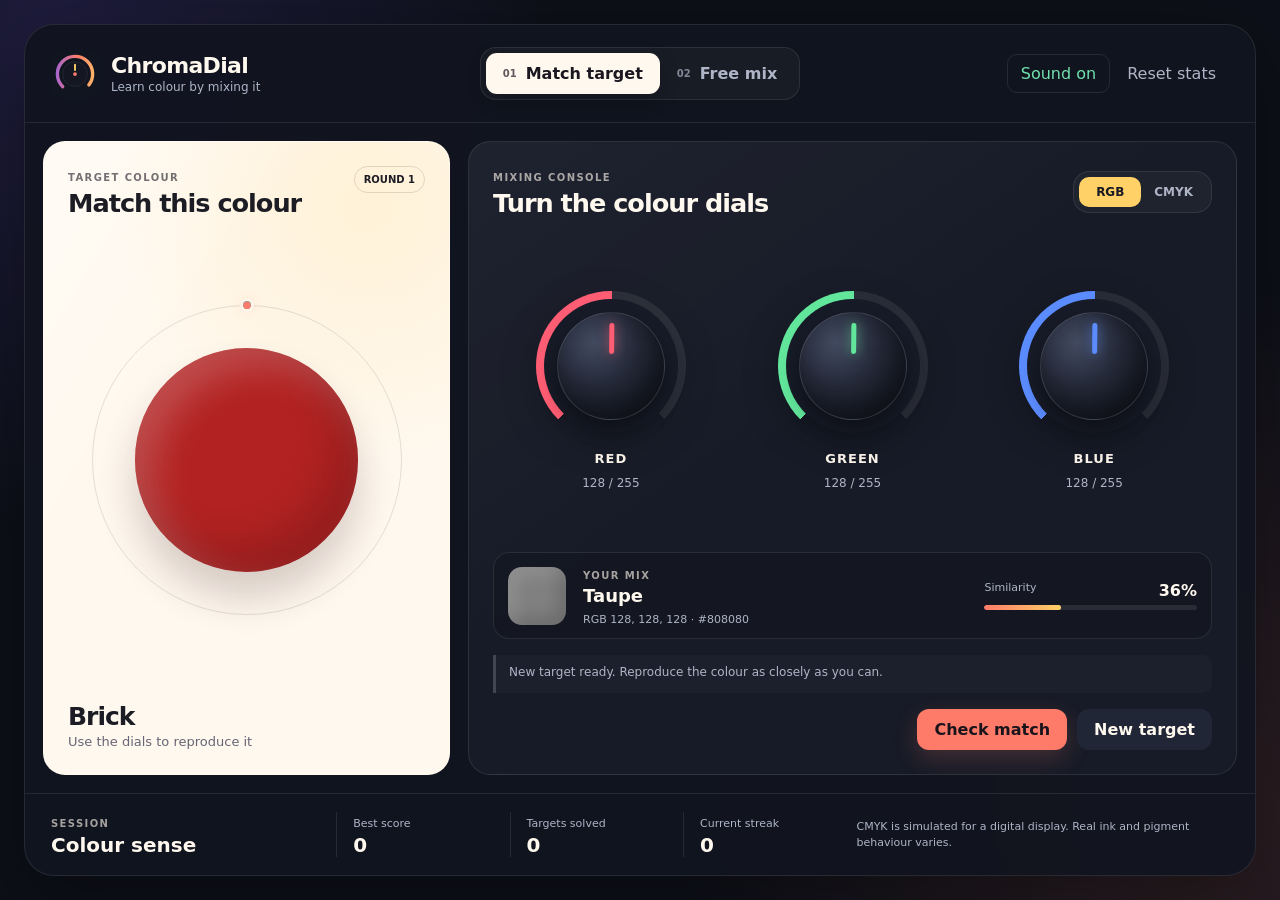
==== index.html @ 7cf5d58d "Add files via upload" ====
<!doctype html>
<html lang="en">
<head>
  <meta charset="utf-8">
  <meta name="viewport" content="width=device-width, initial-scale=1">
  <meta name="theme-color" content="#10131d">
  <title>ChromaDial</title>
  <link rel="icon" href="assets/icon.svg" type="image/svg+xml">
  <link rel="stylesheet" href="styles.css">
</head>
<body>
  <main class="app-shell">
    <header class="topbar">
      <div class="brand" aria-label="ChromaDial home">
        <img src="assets/icon.svg" alt="" class="brand-icon">
        <div>
          <h1>ChromaDial</h1>
          <p>Learn colour by mixing it</p>
        </div>
      </div>

      <nav class="mode-switch" aria-label="Game mode">
        <button class="mode-button active" data-mode="match" type="button">
          <span class="mode-number">01</span>
          Match target
        </button>
        <button class="mode-button" data-mode="free" type="button">
          <span class="mode-number">02</span>
          Free mix
        </button>
      </nav>

      <div class="topbar-actions">
        <button id="soundButton" class="quiet-button sound-button" type="button" aria-label="Game sounds" aria-pressed="true" title="Turn game sounds off">
          Sound on
        </button>
        <button id="resetStatsButton" class="quiet-button" type="button" title="Reset saved statistics">
          Reset stats
        </button>
      </div>
    </header>

    <section class="workspace" aria-live="polite">
      <article class="colour-stage target-stage" id="targetStage">
        <div class="panel-heading">
          <div>
            <span class="eyebrow" id="stageEyebrow">TARGET COLOUR</span>
            <h2 id="stageTitle">Match this colour</h2>
          </div>
          <span class="round-chip" id="roundChip">ROUND 1</span>
        </div>

        <div class="colour-orbit target-orbit" id="targetOrbit">
          <div class="colour-disc" id="targetDisc"></div>
          <div class="orbit-ring"></div>
          <div class="orbit-runner orbit-runner-one" aria-hidden="true"><i></i></div>
          <div class="orbit-runner orbit-runner-two" aria-hidden="true"><i></i></div>
        </div>

        <div class="target-caption">
          <strong id="targetName">Loading…</strong>
          <span id="targetPrompt">Use the dials to reproduce it</span>
        </div>
      </article>

      <article class="mixer-panel">
        <div class="panel-heading mixer-heading">
          <div>
            <span class="eyebrow">MIXING CONSOLE</span>
            <h2>Turn the colour dials</h2>
          </div>
          <div class="model-switch" role="group" aria-label="Colour model">
            <button class="model-button active" data-model="rgb" type="button">RGB</button>
            <button class="model-button" data-model="cmyk" type="button">CMYK</button>
          </div>
        </div>

        <div id="knobRack" class="knob-rack" aria-label="Colour controls"></div>

        <div class="mix-readout">
          <div class="mixture-preview" id="mixturePreview" aria-label="Current mixed colour"></div>
          <div class="mix-data">
            <span class="eyebrow">YOUR MIX</span>
            <strong id="mixName">Slate</strong>
            <span id="mixValues">RGB 128, 128, 128 · #808080</span>
          </div>
          <div class="similarity-block" id="similarityBlock">
            <span>Similarity</span>
            <strong id="similarityValue">0%</strong>
            <div class="meter"><i id="similarityMeter"></i></div>
          </div>
        </div>

        <div class="feedback" id="feedback" data-tone="neutral">
          Turn a dial by dragging vertically, using the mouse wheel, or pressing the arrow keys.
        </div>

        <div class="action-row">
          <button id="randomiseButton" class="secondary-button" type="button">Random mix</button>
          <button id="checkButton" class="primary-button" type="button">Check match</button>
          <button id="newRoundButton" class="secondary-button" type="button">New target</button>
        </div>
      </article>
    </section>

    <footer class="stats-bar">
      <div class="stat-intro">
        <span class="eyebrow">SESSION</span>
        <strong>Colour sense</strong>
      </div>
      <div class="stat">
        <span>Best score</span>
        <strong id="bestStat">0</strong>
      </div>
      <div class="stat">
        <span>Targets solved</span>
        <strong id="solvedStat">0</strong>
      </div>
      <div class="stat">
        <span>Current streak</span>
        <strong id="streakStat">0</strong>
      </div>
      <p class="footer-note">CMYK is simulated for a digital display. Real ink and pigment behaviour varies.</p>
    </footer>
  </main>

  <canvas id="fireworksCanvas" class="fireworks-canvas" aria-hidden="true"></canvas>

  <script src="js/color-engine.js"></script>
  <script src="js/sound-effects.js"></script>
  <script src="js/app.js"></script>
</body>
</html>
---- styles.css ----
:root {
  color-scheme: dark;
  --bg: #0d1018;
  --surface: #171b27;
  --surface-2: #202636;
  --cream: #fff8ee;
  --muted: #aeb5c7;
  --line: rgba(255, 255, 255, 0.09);
  --accent: #ff7b69;
  --accent-2: #ffd166;
  --good: #71e1ad;
  --danger: #ff6f91;
  --shadow: 0 24px 80px rgba(0, 0, 0, 0.35);
}

* { box-sizing: border-box; }

html, body { min-height: 100%; }

body {
  margin: 0;
  min-width: 760px;
  min-height: 640px;
  overflow: auto;
  font-family: "Segoe UI Variable", "Segoe UI", system-ui, sans-serif;
  color: var(--cream);
  background:
    radial-gradient(circle at 5% 5%, rgba(123, 92, 255, 0.16), transparent 31rem),
    radial-gradient(circle at 95% 90%, rgba(255, 123, 105, 0.13), transparent 34rem),
    var(--bg);
}

button { font: inherit; }

button:focus-visible,
[role="slider"]:focus-visible {
  outline: 3px solid rgba(255, 209, 102, 0.75);
  outline-offset: 4px;
}

.app-shell {
  width: min(1480px, calc(100vw - 48px));
  min-height: calc(100vh - 48px);
  margin: 24px auto;
  display: grid;
  grid-template-rows: auto 1fr auto;
  background: rgba(17, 21, 31, 0.94);
  border: 1px solid var(--line);
  border-radius: 30px;
  box-shadow: var(--shadow);
  overflow: hidden;
}

.topbar {
  min-height: 98px;
  display: grid;
  grid-template-columns: 1fr auto 1fr;
  align-items: center;
  gap: 22px;
  padding: 18px 26px;
  border-bottom: 1px solid var(--line);
}

.brand { display: flex; align-items: center; gap: 12px; }
.brand-icon { width: 48px; height: 48px; }
.brand h1 { margin: 0; font-size: 22px; letter-spacing: -0.03em; }
.brand p { margin: 2px 0 0; color: var(--muted); font-size: 12px; }

.mode-switch,
.model-switch {
  display: flex;
  padding: 5px;
  border: 1px solid var(--line);
  border-radius: 16px;
  background: rgba(255, 255, 255, 0.035);
}

.mode-button,
.model-button,
.quiet-button,
.secondary-button,
.primary-button {
  border: 0;
  cursor: pointer;
  transition: transform 150ms ease, background 150ms ease, color 150ms ease, box-shadow 150ms ease;
}

.mode-button {
  display: flex;
  align-items: center;
  gap: 9px;
  padding: 11px 17px;
  border-radius: 11px;
  color: var(--muted);
  background: transparent;
  font-weight: 650;
}

.mode-button.active {
  color: #1a1720;
  background: var(--cream);
  box-shadow: 0 7px 20px rgba(0, 0, 0, 0.2);
}

.mode-number { font-size: 10px; opacity: 0.7; }

.quiet-button {
  justify-self: end;
  padding: 9px 13px;
  border-radius: 10px;
  color: var(--muted);
  background: transparent;
}

.quiet-button:hover { color: var(--cream); background: rgba(255,255,255,0.06); }

.topbar-actions { display: flex; align-items: center; justify-self: end; gap: 4px; white-space: nowrap; }
.sound-button { border: 1px solid var(--line); }
.sound-button[aria-pressed="true"] { color: var(--good); }
.sound-button:disabled { cursor: default; opacity: 0.6; }

.workspace {
  display: grid;
  grid-template-columns: minmax(320px, 0.9fr) minmax(540px, 1.7fr);
  gap: 18px;
  padding: 18px;
}

.colour-stage,
.mixer-panel {
  position: relative;
  min-height: 500px;
  border: 1px solid var(--line);
  border-radius: 22px;
  overflow: hidden;
}

.colour-stage {
  display: grid;
  grid-template-rows: auto 1fr auto;
  padding: 24px;
  color: #1c1c25;
  background: var(--cream);
}

.colour-stage::before {
  content: "";
  position: absolute;
  inset: 0;
  background:
    linear-gradient(120deg, rgba(255,255,255,0.38), transparent 35%),
    radial-gradient(circle at 80% 10%, rgba(255, 209, 102, 0.17), transparent 16rem);
  pointer-events: none;
}

.panel-heading {
  position: relative;
  z-index: 2;
  display: flex;
  align-items: flex-start;
  justify-content: space-between;
  gap: 16px;
}

.panel-heading h2 { margin: 3px 0 0; font-size: clamp(20px, 2vw, 29px); letter-spacing: -0.04em; }
.eyebrow { font-size: 10px; font-weight: 800; letter-spacing: 0.14em; opacity: 0.62; }
.round-chip { padding: 7px 9px; border: 1px solid rgba(0,0,0,0.12); border-radius: 999px; font-size: 10px; font-weight: 750; }

.colour-orbit {
  position: relative;
  align-self: center;
  justify-self: center;
  width: min(26vw, 310px);
  aspect-ratio: 1;
  display: grid;
  place-items: center;
}

.colour-disc {
  width: 72%;
  aspect-ratio: 1;
  border-radius: 50%;
  background: #d75b72;
  box-shadow:
    inset 18px 18px 38px rgba(255,255,255,0.2),
    inset -20px -24px 40px rgba(0,0,0,0.16),
    0 26px 38px rgba(56, 28, 35, 0.2);
}

.orbit-ring {
  position: absolute;
  inset: 0;
  border: 1px solid rgba(25, 25, 35, 0.12);
  border-radius: 50%;
}

.orbit-runner {
  position: absolute;
  inset: 0;
  border-radius: 50%;
  pointer-events: none;
  will-change: transform;
}

.orbit-runner i {
  position: absolute;
  top: -4px;
  left: 50%;
  width: 8px;
  height: 8px;
  border-radius: 50%;
  background: #1c1c25;
  box-shadow: 0 0 0 3px rgba(255, 248, 238, 0.55);
  transform: translateX(-50%);
}

.orbit-runner-one {
  animation: orbitOne 8.5s linear infinite;
}

.orbit-runner-two {
  animation: orbitTwo 11.5s linear infinite;
}

.orbit-runner-two i {
  width: 7px;
  height: 7px;
  top: -3.5px;
  background: var(--accent);
  box-shadow: 0 0 0 3px rgba(255, 248, 238, 0.55), 0 0 12px rgba(255, 123, 105, 0.45);
}

.target-caption { position: relative; z-index: 2; }
.target-caption strong { display: block; font-size: 25px; letter-spacing: -0.04em; }
.target-caption span { color: #666575; font-size: 13px; }

.mixer-panel {
  padding: 24px;
  display: grid;
  grid-template-rows: auto minmax(220px, 1fr) auto auto auto;
  gap: 16px;
  background:
    linear-gradient(145deg, rgba(255,255,255,0.035), transparent 45%),
    var(--surface);
}

.mixer-heading { align-items: center; }
.model-button { min-width: 62px; padding: 8px 13px; border-radius: 10px; color: var(--muted); background: transparent; font-size: 12px; font-weight: 800; }
.model-button.active { color: #171923; background: var(--accent-2); }

.knob-rack {
  display: flex;
  align-items: center;
  justify-content: space-around;
  gap: 14px;
  padding: 12px 4px 2px;
}

.knob-control {
  --channel: #ff7b69;
  width: min(150px, 22%);
  min-width: 112px;
  display: grid;
  justify-items: center;
  gap: 10px;
  user-select: none;
}

.knob-wrap {
  position: relative;
  width: 100%;
  aspect-ratio: 1;
  display: grid;
  place-items: center;
  cursor: ns-resize;
  touch-action: none;
}

.knob-track {
  position: absolute;
  inset: 0;
  border-radius: 50%;
  background: conic-gradient(from 225deg, var(--channel) 0deg var(--fill-angle), rgba(255,255,255,0.08) var(--fill-angle) 270deg, transparent 270deg 360deg);
  filter: drop-shadow(0 10px 18px rgba(0,0,0,0.22));
}

.knob-track::after {
  content: "";
  position: absolute;
  inset: 8px;
  border-radius: 50%;
  background: var(--surface);
}

.knob-face {
  position: relative;
  width: 72%;
  aspect-ratio: 1;
  border: 1px solid rgba(255,255,255,0.1);
  border-radius: 50%;
  background: radial-gradient(circle at 34% 28%, #424a60 0, #242938 43%, #11141d 100%);
  box-shadow: inset -10px -14px 25px rgba(0,0,0,0.38), 0 10px 18px rgba(0,0,0,0.4);
  transform: rotate(var(--angle));
}

.knob-face::before {
  content: "";
  position: absolute;
  width: 5px;
  height: 30%;
  left: calc(50% - 2.5px);
  top: 9%;
  border-radius: 999px;
  background: var(--channel);
  box-shadow: 0 0 12px color-mix(in srgb, var(--channel), transparent 35%);
}

.knob-label { font-size: 13px; font-weight: 800; letter-spacing: 0.08em; }
.knob-value { color: var(--muted); font-variant-numeric: tabular-nums; font-size: 12px; }

.mix-readout {
  min-height: 82px;
  display: grid;
  grid-template-columns: 60px minmax(160px, 1fr) minmax(130px, 0.55fr);
  align-items: center;
  gap: 15px;
  padding: 11px 14px;
  border: 1px solid var(--line);
  border-radius: 16px;
  background: rgba(0,0,0,0.13);
}

.mixture-preview { width: 58px; aspect-ratio: 1; border-radius: 14px; background: #808080; box-shadow: inset 8px 8px 15px rgba(255,255,255,0.12), inset -8px -8px 15px rgba(0,0,0,0.15); }
.mix-data strong { display: block; margin: 2px 0; font-size: 18px; }
.mix-data > span:last-child { color: var(--muted); font-size: 11px; }
.similarity-block { display: grid; grid-template-columns: 1fr auto; gap: 5px 12px; color: var(--muted); font-size: 11px; }
.similarity-block strong { color: var(--cream); font-size: 16px; }
.meter { grid-column: 1 / -1; height: 5px; border-radius: 10px; overflow: hidden; background: rgba(255,255,255,0.09); }
.meter i { display: block; width: 0; height: 100%; border-radius: inherit; background: linear-gradient(90deg, var(--accent), var(--accent-2)); transition: width 180ms ease; }

.feedback { min-height: 38px; padding: 10px 13px; border-left: 3px solid rgba(255,255,255,0.17); color: var(--muted); background: rgba(255,255,255,0.025); border-radius: 0 10px 10px 0; font-size: 12px; }
.feedback[data-tone="good"] { border-color: var(--good); color: #bcf4d8; }
.feedback[data-tone="warn"] { border-color: var(--accent-2); color: #ffe2a0; }

.action-row { display: flex; justify-content: flex-end; gap: 10px; }
.primary-button, .secondary-button { padding: 11px 17px; border-radius: 12px; font-weight: 750; }
.primary-button { color: #19141b; background: var(--accent); box-shadow: 0 8px 24px rgba(255, 123, 105, 0.2); }
.secondary-button { color: var(--cream); background: var(--surface-2); }
.primary-button:hover, .secondary-button:hover { transform: translateY(-1px); }

.stats-bar {
  min-height: 82px;
  display: grid;
  grid-template-columns: 1.1fr repeat(3, 0.65fr) 1.5fr;
  align-items: center;
  gap: 12px;
  padding: 15px 26px;
  border-top: 1px solid var(--line);
}

.stat-intro strong, .stat strong { display: block; margin-top: 2px; font-size: 20px; }
.stat { padding-left: 16px; border-left: 1px solid var(--line); }
.stat span, .footer-note { color: var(--muted); font-size: 11px; }
.footer-note { margin: 0; line-height: 1.45; }

body.free-mode .target-stage { background: #dfe9f5; }
body.free-mode #similarityBlock,
body.free-mode #checkButton,
body.free-mode #newRoundButton,
body:not(.free-mode) #randomiseButton { display: none; }

@keyframes orbitOne {
  from { transform: rotate(-90deg); }
  to { transform: rotate(270deg); }
}

@keyframes orbitTwo {
  from { transform: rotate(110deg); }
  to { transform: rotate(470deg); }
}

.fireworks-canvas {
  position: fixed;
  inset: 0;
  z-index: 9999;
  width: 100vw;
  height: 100vh;
  pointer-events: none;
  opacity: 0;
  transition: opacity 120ms ease;
}

.fireworks-canvas.active {
  opacity: 1;
}

@media (max-width: 980px) {
  .app-shell { width: calc(100vw - 24px); margin: 12px; }
  .topbar { grid-template-columns: 1fr auto; }
  .mode-switch { grid-row: 2; grid-column: 1 / -1; justify-self: center; }
  .workspace { grid-template-columns: 1fr; }
  .colour-stage { min-height: 340px; grid-template-columns: 1fr 1fr; grid-template-rows: auto 1fr; }
  .colour-orbit { width: 230px; grid-row: 1 / 3; grid-column: 2; }
  .target-caption { align-self: end; }
  .stats-bar { grid-template-columns: repeat(4, 1fr); }
  .footer-note { grid-column: 1 / -1; }
}
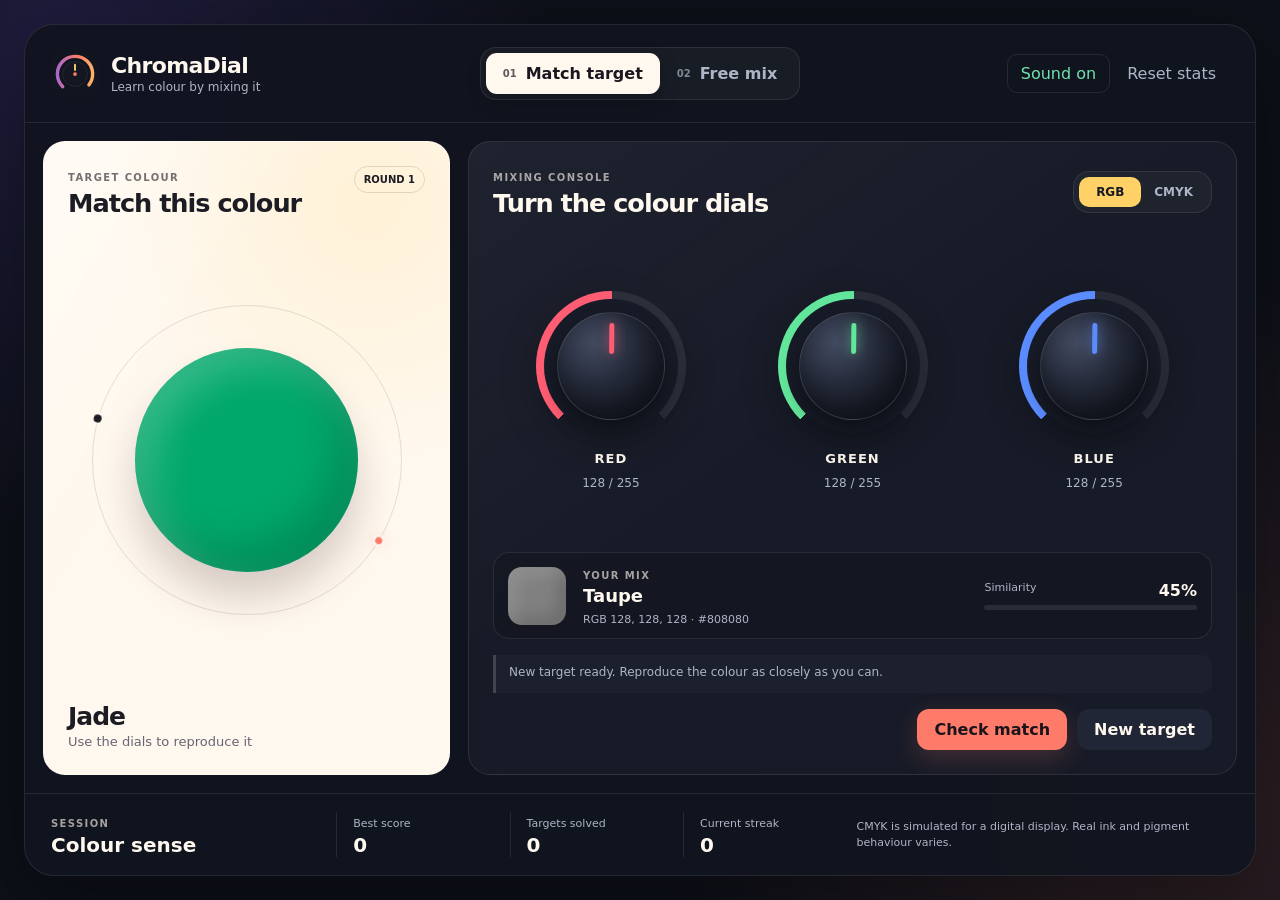
==== commit 01bbc834: "Fix browser entry point and add game-only offline download" ====
--- a/index.html
+++ b/index.html
@@ -1,133 +1,12 @@
 <!doctype html>
 <html lang="en">
 <head>
-  <meta charset="utf-8">
-  <meta name="viewport" content="width=device-width, initial-scale=1">
-  <meta name="theme-color" content="#10131d">
-  <title>ChromaDial</title>
-  <link rel="icon" href="assets/icon.svg" type="image/svg+xml">
-  <link rel="stylesheet" href="styles.css">
+<meta charset="utf-8">
+<meta name="viewport" content="width=device-width, initial-scale=1">
+<meta http-equiv="refresh" content="0; url=./ChromaDial/">
+<title>Play ChromaDial</title>
+<link rel="canonical" href="https://prabs25.github.io/Chromadial/ChromaDial/">
+<style>body{margin:0;min-height:100vh;display:grid;place-items:center;background:#10131d;color:#fff8ee;font:18px/1.6 system-ui,sans-serif;text-align:center}a{color:#ffd166}</style>
 </head>
-<body>
-  <main class="app-shell">
-    <header class="topbar">
-      <div class="brand" aria-label="ChromaDial home">
-        <img src="assets/icon.svg" alt="" class="brand-icon">
-        <div>
-          <h1>ChromaDial</h1>
-          <p>Learn colour by mixing it</p>
-        </div>
-      </div>
-
-      <nav class="mode-switch" aria-label="Game mode">
-        <button class="mode-button active" data-mode="match" type="button">
-          <span class="mode-number">01</span>
-          Match target
-        </button>
-        <button class="mode-button" data-mode="free" type="button">
-          <span class="mode-number">02</span>
-          Free mix
-        </button>
-      </nav>
-
-      <div class="topbar-actions">
-        <button id="soundButton" class="quiet-button sound-button" type="button" aria-label="Game sounds" aria-pressed="true" title="Turn game sounds off">
-          Sound on
-        </button>
-        <button id="resetStatsButton" class="quiet-button" type="button" title="Reset saved statistics">
-          Reset stats
-        </button>
-      </div>
-    </header>
-
-    <section class="workspace" aria-live="polite">
-      <article class="colour-stage target-stage" id="targetStage">
-        <div class="panel-heading">
-          <div>
-            <span class="eyebrow" id="stageEyebrow">TARGET COLOUR</span>
-            <h2 id="stageTitle">Match this colour</h2>
-          </div>
-          <span class="round-chip" id="roundChip">ROUND 1</span>
-        </div>
-
-        <div class="colour-orbit target-orbit" id="targetOrbit">
-          <div class="colour-disc" id="targetDisc"></div>
-          <div class="orbit-ring"></div>
-          <div class="orbit-runner orbit-runner-one" aria-hidden="true"><i></i></div>
-          <div class="orbit-runner orbit-runner-two" aria-hidden="true"><i></i></div>
-        </div>
-
-        <div class="target-caption">
-          <strong id="targetName">Loading…</strong>
-          <span id="targetPrompt">Use the dials to reproduce it</span>
-        </div>
-      </article>
-
-      <article class="mixer-panel">
-        <div class="panel-heading mixer-heading">
-          <div>
-            <span class="eyebrow">MIXING CONSOLE</span>
-            <h2>Turn the colour dials</h2>
-          </div>
-          <div class="model-switch" role="group" aria-label="Colour model">
-            <button class="model-button active" data-model="rgb" type="button">RGB</button>
-            <button class="model-button" data-model="cmyk" type="button">CMYK</button>
-          </div>
-        </div>
-
-        <div id="knobRack" class="knob-rack" aria-label="Colour controls"></div>
-
-        <div class="mix-readout">
-          <div class="mixture-preview" id="mixturePreview" aria-label="Current mixed colour"></div>
-          <div class="mix-data">
-            <span class="eyebrow">YOUR MIX</span>
-            <strong id="mixName">Slate</strong>
-            <span id="mixValues">RGB 128, 128, 128 · #808080</span>
-          </div>
-          <div class="similarity-block" id="similarityBlock">
-            <span>Similarity</span>
-            <strong id="similarityValue">0%</strong>
-            <div class="meter"><i id="similarityMeter"></i></div>
-          </div>
-        </div>
-
-        <div class="feedback" id="feedback" data-tone="neutral">
-          Turn a dial by dragging vertically, using the mouse wheel, or pressing the arrow keys.
-        </div>
-
-        <div class="action-row">
-          <button id="randomiseButton" class="secondary-button" type="button">Random mix</button>
-          <button id="checkButton" class="primary-button" type="button">Check match</button>
-          <button id="newRoundButton" class="secondary-button" type="button">New target</button>
-        </div>
-      </article>
-    </section>
-
-    <footer class="stats-bar">
-      <div class="stat-intro">
-        <span class="eyebrow">SESSION</span>
-        <strong>Colour sense</strong>
-      </div>
-      <div class="stat">
-        <span>Best score</span>
-        <strong id="bestStat">0</strong>
-      </div>
-      <div class="stat">
-        <span>Targets solved</span>
-        <strong id="solvedStat">0</strong>
-      </div>
-      <div class="stat">
-        <span>Current streak</span>
-        <strong id="streakStat">0</strong>
-      </div>
-      <p class="footer-note">CMYK is simulated for a digital display. Real ink and pigment behaviour varies.</p>
-    </footer>
-  </main>
-
-  <canvas id="fireworksCanvas" class="fireworks-canvas" aria-hidden="true"></canvas>
-
-  <script src="js/color-engine.js"></script>
-  <script src="js/sound-effects.js"></script>
-  <script src="js/app.js"></script>
-</body>
+<body><main><h1>ChromaDial</h1><p>Opening the game…</p><p><a href="./ChromaDial/">Play ChromaDial</a></p></main></body>
 </html>
